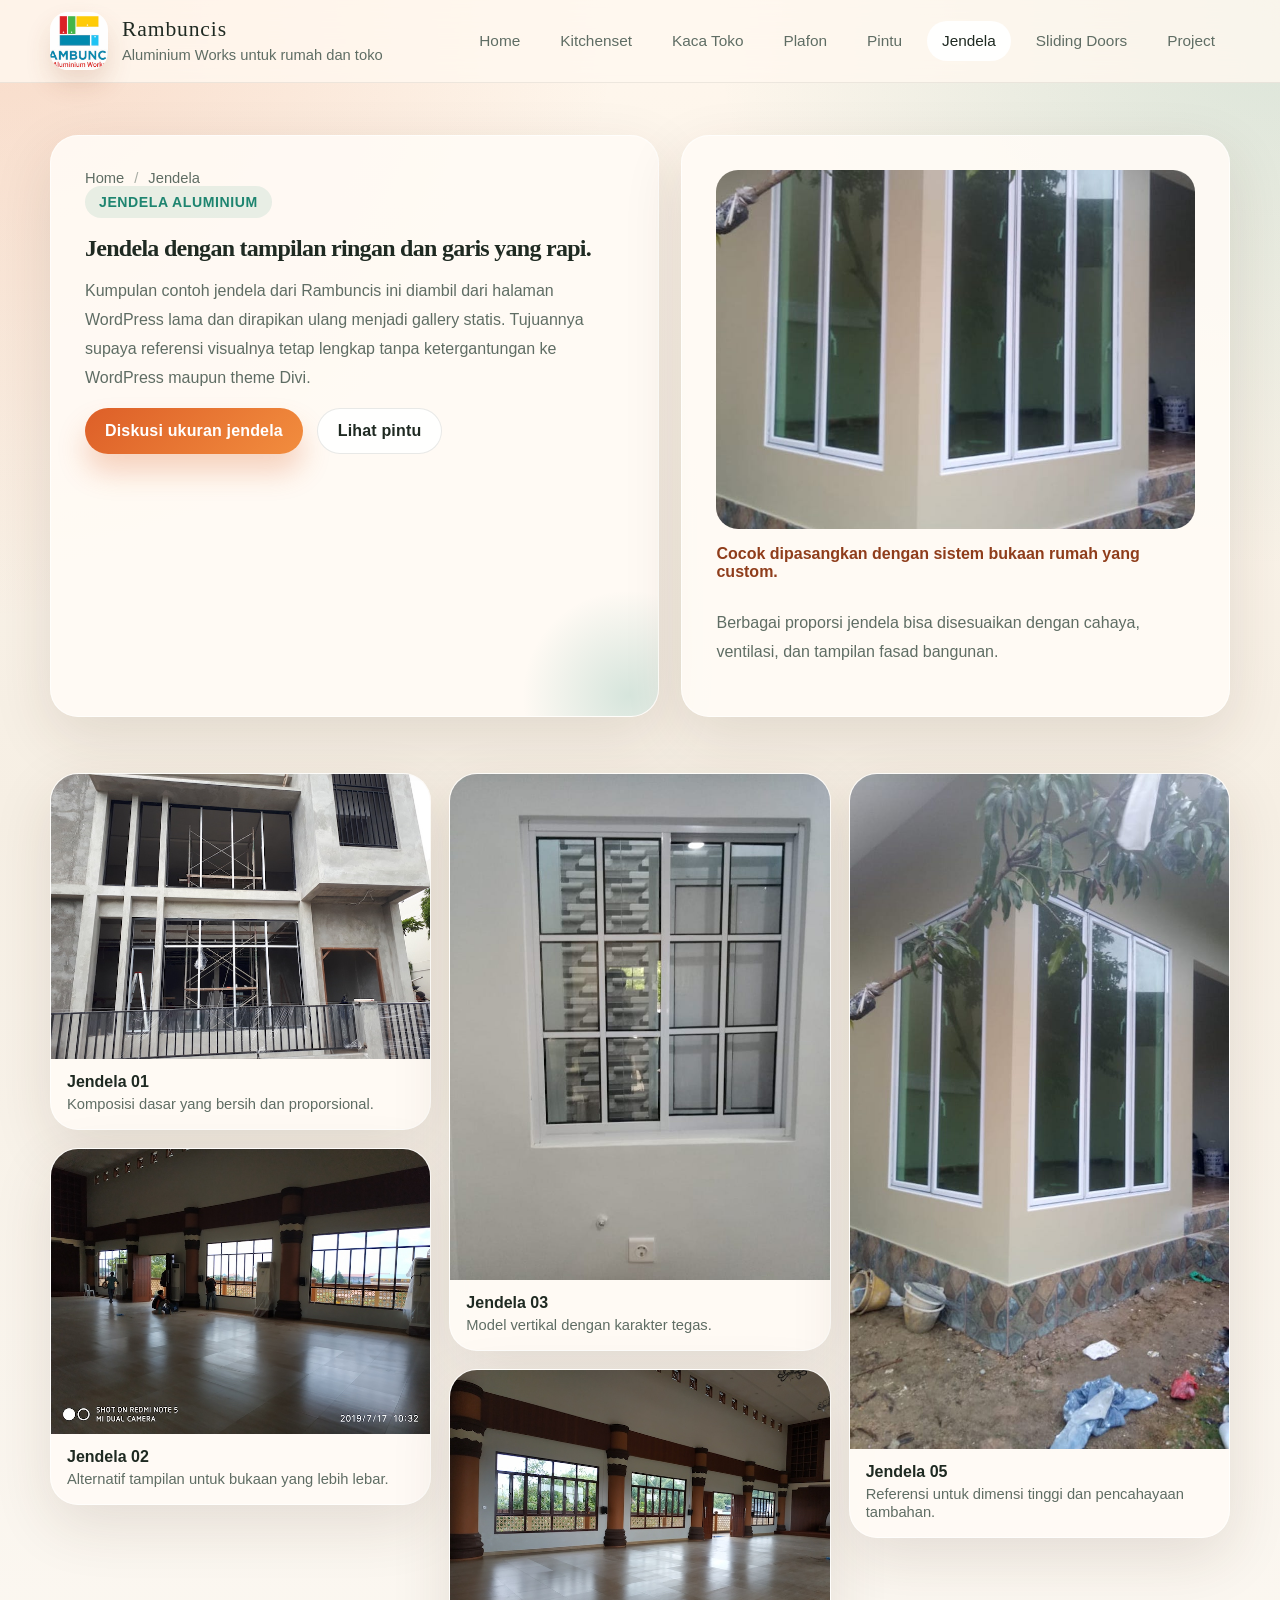
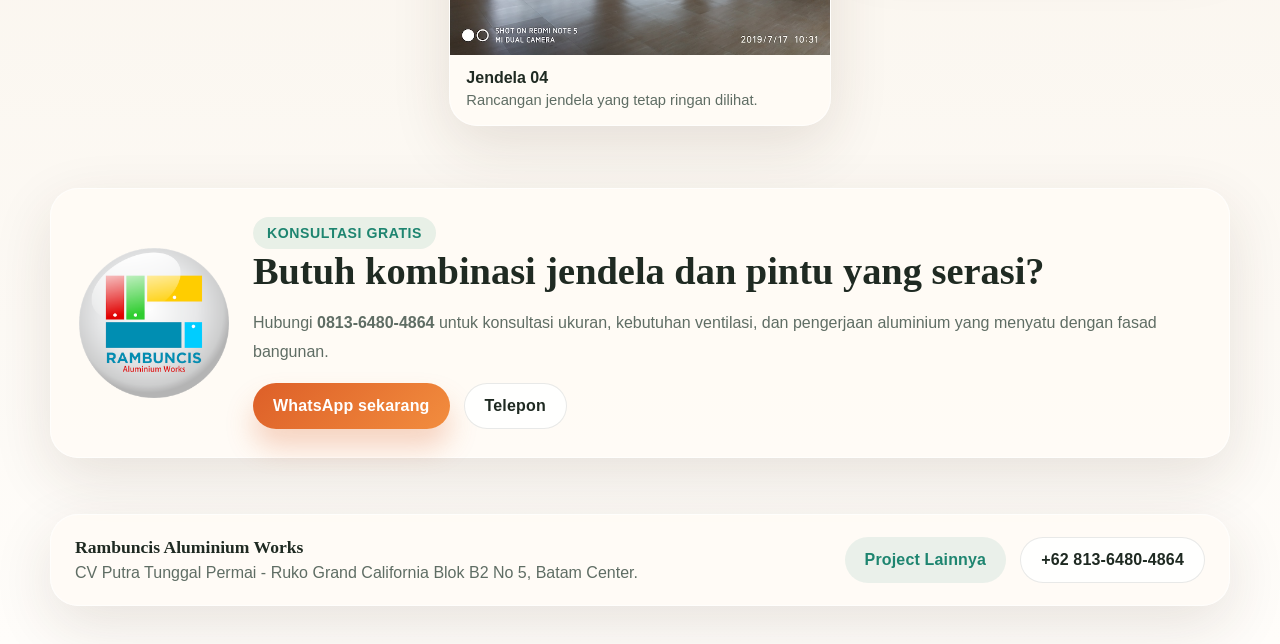
==== jendela/index.html @ 45b3ccb1 "migrate rambuncis wordpress site to static pages" ====
<!DOCTYPE html>
<html lang="id">
  <head>
    <meta charset="UTF-8" />
    <meta name="viewport" content="width=device-width, initial-scale=1.0" />
    <title>Jendela | Rambuncis</title>
    <meta name="description" content="Galeri jendela aluminium Rambuncis dengan contoh model untuk rumah dan bangunan lain." />
    <link rel="stylesheet" href="/assets/styles.css" />
  </head>
  <body>
    <header class="site-header">
      <div class="shell site-header__row">
        <a class="brand" href="/">
          <img class="brand__mark" src="/assets/images/LOGO-RAMBUNCIS-bg-putih-300.jpg" alt="Logo Rambuncis" />
          <span><span class="brand__name">Rambuncis</span><span class="brand__tag">Aluminium Works untuk rumah dan toko</span></span>
        </a>
        <button class="nav-toggle" type="button" aria-label="Buka menu" aria-expanded="false" data-nav-toggle>☰</button>
        <nav class="site-nav" data-nav>
          <a href="/">Home</a>
          <a href="/kitchenset-lemari/">Kitchenset</a>
          <a href="/kaca-toko/">Kaca Toko</a>
          <a href="/plafon/">Plafon</a>
          <a href="/pintu/">Pintu</a>
          <a href="/jendela/" aria-current="page">Jendela</a>
          <a href="/sliding-doors/">Sliding Doors</a>
          <a href="/project-lainnya/">Project</a>
        </nav>
      </div>
    </header>

    <main>
      <section class="page-hero">
        <div class="shell page-hero__grid">
          <div class="page-hero__copy">
            <div class="breadcrumbs"><a href="/">Home</a><span>/</span><a href="/jendela/">Jendela</a></div>
            <span class="eyebrow">Jendela Aluminium</span>
            <h1>Jendela dengan tampilan ringan dan garis yang rapi.</h1>
            <p>
              Kumpulan contoh jendela dari Rambuncis ini diambil dari halaman WordPress lama dan
              dirapikan ulang menjadi gallery statis. Tujuannya supaya referensi visualnya tetap
              lengkap tanpa ketergantungan ke WordPress maupun theme Divi.
            </p>
            <div class="button-row"><a class="button button--primary" href="https://wa.me/6281364804864">Diskusi ukuran jendela</a><a class="button button--secondary" href="/pintu/">Lihat pintu</a></div>
          </div>
          <div class="page-hero__card">
            <img src="/assets/images/Jendela13.jpeg" alt="Jendela aluminium Rambuncis" />
            <div class="page-hero__badge">Cocok dipasangkan dengan sistem bukaan rumah yang custom.</div>
            <p class="mini-copy">Berbagai proporsi jendela bisa disesuaikan dengan cahaya, ventilasi, dan tampilan fasad bangunan.</p>
          </div>
        </div>
      </section>

      <section class="section">
        <div class="shell">
          <div class="gallery">
            <article class="gallery-card"><img src="/assets/images/Jendela1.jpg" alt="Jendela 1" /><div class="gallery-card__body"><strong>Jendela 01</strong><span>Komposisi dasar yang bersih dan proporsional.</span></div></article>
            <article class="gallery-card"><img src="/assets/images/Jendela3.jpg" alt="Jendela 2" /><div class="gallery-card__body"><strong>Jendela 02</strong><span>Alternatif tampilan untuk bukaan yang lebih lebar.</span></div></article>
            <article class="gallery-card"><img src="/assets/images/Jendela5.jpeg" alt="Jendela 3" /><div class="gallery-card__body"><strong>Jendela 03</strong><span>Model vertikal dengan karakter tegas.</span></div></article>
            <article class="gallery-card"><img src="/assets/images/Jendela2.jpg" alt="Jendela 4" /><div class="gallery-card__body"><strong>Jendela 04</strong><span>Rancangan jendela yang tetap ringan dilihat.</span></div></article>
            <article class="gallery-card"><img src="/assets/images/Jendela13.jpeg" alt="Jendela 5" /><div class="gallery-card__body"><strong>Jendela 05</strong><span>Referensi untuk dimensi tinggi dan pencahayaan tambahan.</span></div></article>
          </div>
        </div>
      </section>

      <section class="section">
        <div class="shell">
          <div class="contact-card">
            <img src="/assets/images/RAMBUNCISpic-500.png" alt="Kontak Rambuncis" />
            <div>
              <span class="eyebrow">Konsultasi Gratis</span>
              <h2>Butuh kombinasi jendela dan pintu yang serasi?</h2>
              <p class="section-copy">Hubungi <strong>0813-6480-4864</strong> untuk konsultasi ukuran, kebutuhan ventilasi, dan pengerjaan aluminium yang menyatu dengan fasad bangunan.</p>
              <div class="cta-group"><a class="button button--primary" href="https://wa.me/6281364804864">WhatsApp sekarang</a><a class="button button--secondary" href="tel:+6281364804864">Telepon</a></div>
            </div>
          </div>
        </div>
      </section>
    </main>

    <footer class="site-footer">
      <div class="shell footer-card">
        <div><strong>Rambuncis Aluminium Works</strong><p>CV Putra Tunggal Permai - Ruko Grand California Blok B2 No 5, Batam Center.</p></div>
        <div class="cta-group"><a class="button button--ghost" href="/project-lainnya/">Project Lainnya</a><a class="button button--secondary" href="https://wa.me/6281364804864">+62 813-6480-4864</a></div>
      </div>
    </footer>

    <script src="/assets/site.js"></script>
  </body>
</html>
---- assets/styles.css ----
:root {
  --bg: #f6efe4;
  --bg-soft: #fffaf2;
  --surface: rgba(255, 251, 245, 0.9);
  --surface-strong: #fffdf8;
  --text: #1f2a22;
  --muted: #5f6d64;
  --line: rgba(31, 42, 34, 0.1);
  --brand: #dd5f28;
  --brand-deep: #8f3d1b;
  --accent: #1e8570;
  --accent-soft: #e1f6f0;
  --shadow: 0 20px 60px rgba(64, 42, 23, 0.12);
  --radius-xl: 28px;
  --radius-lg: 22px;
  --radius-md: 16px;
  --max: 1180px;
}

* {
  box-sizing: border-box;
}

html {
  scroll-behavior: smooth;
}

body {
  margin: 0;
  font-family: "Avenir Next", "Segoe UI", sans-serif;
  color: var(--text);
  background:
    radial-gradient(circle at top left, rgba(221, 95, 40, 0.18), transparent 24%),
    radial-gradient(circle at top right, rgba(30, 133, 112, 0.16), transparent 22%),
    linear-gradient(180deg, #fff7ed 0%, var(--bg) 36%, #fffdfa 100%);
  min-height: 100vh;
}

img {
  max-width: 100%;
  display: block;
}

a {
  color: inherit;
  text-decoration: none;
}

.shell {
  width: min(var(--max), calc(100% - 32px));
  margin: 0 auto;
}

.site-header {
  position: sticky;
  top: 0;
  z-index: 30;
  backdrop-filter: blur(16px);
  background: rgba(255, 248, 239, 0.82);
  border-bottom: 1px solid rgba(31, 42, 34, 0.08);
}

.site-header__row {
  display: flex;
  align-items: center;
  justify-content: space-between;
  gap: 24px;
  min-height: 82px;
}

.brand {
  display: inline-flex;
  align-items: center;
  gap: 14px;
}

.brand__mark {
  width: 58px;
  height: 58px;
  border-radius: 18px;
  object-fit: cover;
  box-shadow: 0 14px 26px rgba(143, 61, 27, 0.16);
}

.brand__name {
  display: block;
  font-family: Georgia, "Times New Roman", serif;
  font-size: 1.35rem;
  line-height: 1;
  letter-spacing: 0.04em;
}

.brand__tag {
  display: block;
  margin-top: 6px;
  color: var(--muted);
  font-size: 0.92rem;
}

.nav-toggle {
  display: none;
  appearance: none;
  border: 0;
  background: #fff;
  color: var(--text);
  width: 48px;
  height: 48px;
  border-radius: 14px;
  box-shadow: var(--shadow);
  font-size: 1.4rem;
}

.site-nav {
  display: flex;
  align-items: center;
  gap: 10px;
  flex-wrap: wrap;
  justify-content: flex-end;
}

.site-nav a {
  color: var(--muted);
  padding: 11px 15px;
  border-radius: 999px;
  transition: 0.2s ease;
  font-size: 0.96rem;
}

.site-nav a[aria-current="page"],
.site-nav a:hover {
  color: var(--text);
  background: rgba(255, 255, 255, 0.9);
}

.button-row,
.cta-group {
  display: flex;
  flex-wrap: wrap;
  gap: 14px;
}

.button {
  display: inline-flex;
  align-items: center;
  justify-content: center;
  padding: 13px 20px;
  border-radius: 999px;
  font-weight: 700;
  letter-spacing: 0.01em;
  transition: transform 0.2s ease, box-shadow 0.2s ease;
}

.button:hover {
  transform: translateY(-2px);
}

.button--primary {
  color: #fff;
  background: linear-gradient(135deg, var(--brand), #f28d3e);
  box-shadow: 0 18px 28px rgba(221, 95, 40, 0.26);
}

.button--secondary {
  background: rgba(255, 255, 255, 0.9);
  border: 1px solid rgba(31, 42, 34, 0.1);
}

.button--ghost {
  background: rgba(30, 133, 112, 0.09);
  color: var(--accent);
}

.hero {
  padding: 56px 0 40px;
}

.hero__grid {
  display: grid;
  grid-template-columns: 1.15fr 0.85fr;
  gap: 26px;
  align-items: stretch;
}

.hero__copy,
.hero__panel,
.page-hero__copy,
.page-hero__card,
.feature-card,
.section-panel,
.gallery-card,
.contact-card,
.footer-card,
.stat-card {
  background: var(--surface);
  border: 1px solid rgba(255, 255, 255, 0.65);
  box-shadow: var(--shadow);
  border-radius: var(--radius-xl);
}

.hero__copy {
  padding: 42px;
  position: relative;
  overflow: hidden;
}

.hero__copy::after,
.page-hero__copy::after {
  content: "";
  position: absolute;
  inset: auto -80px -90px auto;
  width: 220px;
  height: 220px;
  background: radial-gradient(circle, rgba(30, 133, 112, 0.18), transparent 68%);
}

.eyebrow {
  display: inline-flex;
  align-items: center;
  gap: 10px;
  padding: 8px 14px;
  border-radius: 999px;
  background: rgba(30, 133, 112, 0.1);
  color: var(--accent);
  font-size: 0.88rem;
  font-weight: 700;
  letter-spacing: 0.04em;
  text-transform: uppercase;
}

.hero h1,
.page-hero h1,
.section-title {
  margin: 18px 0 16px;
  font-family: Georgia, "Times New Roman", serif;
  line-height: 1.05;
  letter-spacing: -0.03em;
}

.hero h1 {
  font-size: clamp(2.7rem, 6vw, 4.7rem);
  max-width: 11ch;
}

.hero p,
.page-hero p,
.section-copy,
.mini-copy {
  color: var(--muted);
  line-height: 1.8;
  font-size: 1rem;
}

.hero__meta {
  display: grid;
  grid-template-columns: repeat(3, minmax(0, 1fr));
  gap: 14px;
  margin-top: 28px;
}

.stat-card {
  padding: 18px;
}

.stat-card strong {
  display: block;
  font-size: 1.6rem;
  font-family: Georgia, "Times New Roman", serif;
}

.stat-card span {
  display: block;
  margin-top: 8px;
  color: var(--muted);
  font-size: 0.92rem;
}

.hero__panel {
  padding: 20px;
  display: grid;
  gap: 16px;
  background:
    linear-gradient(180deg, rgba(255, 255, 255, 0.92), rgba(255, 243, 231, 0.92)),
    var(--surface);
}

.showcase {
  position: relative;
  overflow: hidden;
  border-radius: 22px;
  min-height: 210px;
}

.showcase img {
  width: 100%;
  height: 100%;
  object-fit: cover;
}

.showcase__label {
  position: absolute;
  left: 16px;
  right: 16px;
  bottom: 16px;
  padding: 14px 16px;
  color: #fff;
  border-radius: 16px;
  background: linear-gradient(180deg, rgba(31, 42, 34, 0.05), rgba(31, 42, 34, 0.8));
  font-weight: 700;
}

.section {
  padding: 20px 0 42px;
}

.section-head {
  display: flex;
  align-items: end;
  justify-content: space-between;
  gap: 18px;
  margin-bottom: 20px;
}

.section-title {
  font-size: clamp(2rem, 4vw, 3rem);
}

.card-grid {
  display: grid;
  grid-template-columns: repeat(3, minmax(0, 1fr));
  gap: 18px;
}

.feature-card {
  padding: 18px;
  overflow: hidden;
}

.feature-card img {
  width: 100%;
  aspect-ratio: 4 / 3;
  object-fit: cover;
  border-radius: 18px;
}

.feature-card h3 {
  margin: 16px 0 8px;
  font-family: Georgia, "Times New Roman", serif;
  font-size: 1.45rem;
}

.feature-card p {
  margin: 0 0 16px;
  color: var(--muted);
  line-height: 1.75;
}

.feature-card__meta {
  display: flex;
  align-items: center;
  justify-content: space-between;
  gap: 14px;
  color: var(--brand-deep);
  font-weight: 700;
}

.split {
  display: grid;
  grid-template-columns: 0.86fr 1.14fr;
  gap: 20px;
}

.section-panel {
  padding: 28px;
}

.list {
  display: grid;
  gap: 12px;
  margin: 22px 0 0;
}

.list div {
  padding: 14px 16px;
  border-radius: 16px;
  background: rgba(255, 255, 255, 0.76);
  border: 1px solid var(--line);
}

.list strong {
  display: block;
  margin-bottom: 4px;
}

.gallery-preview {
  display: grid;
  grid-template-columns: repeat(2, minmax(0, 1fr));
  gap: 16px;
}

.gallery-preview img {
  width: 100%;
  aspect-ratio: 1 / 1;
  object-fit: cover;
  border-radius: 22px;
}

.page-hero {
  padding: 52px 0 28px;
}

.page-hero__grid {
  display: grid;
  grid-template-columns: 1fr 0.9fr;
  gap: 22px;
}

.page-hero__copy,
.page-hero__card {
  padding: 34px;
  position: relative;
  overflow: hidden;
}

.page-hero__card img {
  width: 100%;
  aspect-ratio: 4 / 3;
  object-fit: cover;
  border-radius: 22px;
  margin-bottom: 16px;
}

.page-hero__badge {
  display: inline-flex;
  gap: 8px;
  align-items: center;
  margin-bottom: 12px;
  color: var(--brand-deep);
  font-weight: 700;
}

.breadcrumbs {
  display: flex;
  gap: 10px;
  flex-wrap: wrap;
  color: var(--muted);
  font-size: 0.92rem;
}

.breadcrumbs span {
  color: rgba(95, 109, 100, 0.55);
}

.gallery {
  columns: 3 280px;
  column-gap: 18px;
  margin-top: 8px;
}

.gallery-card {
  break-inside: avoid;
  margin: 0 0 18px;
  overflow: hidden;
}

.gallery-card img {
  width: 100%;
  height: auto;
}

.gallery-card__body {
  padding: 14px 16px 16px;
}

.gallery-card__body strong {
  display: block;
  margin-bottom: 4px;
}

.gallery-card__body span {
  color: var(--muted);
  font-size: 0.92rem;
}

.contact-card {
  padding: 28px;
  display: grid;
  grid-template-columns: 150px 1fr;
  gap: 24px;
  align-items: center;
}

.contact-card img {
  width: 100%;
  border-radius: 22px;
}

.contact-card h2 {
  margin: 0 0 10px;
  font-family: Georgia, "Times New Roman", serif;
  font-size: clamp(2rem, 3vw, 2.6rem);
}

.site-footer {
  padding: 14px 0 38px;
}

.footer-card {
  padding: 22px 24px;
  display: flex;
  align-items: center;
  justify-content: space-between;
  gap: 18px;
}

.footer-card p {
  margin: 0;
  color: var(--muted);
}

.footer-card strong {
  display: block;
  margin-bottom: 6px;
  font-family: Georgia, "Times New Roman", serif;
  font-size: 1.1rem;
}

.redirect-note {
  min-height: 100vh;
  display: grid;
  place-items: center;
  padding: 24px;
}

.redirect-note__card {
  width: min(620px, 100%);
  text-align: center;
  padding: 34px;
  background: var(--surface);
  border-radius: var(--radius-xl);
  box-shadow: var(--shadow);
}

@media (max-width: 1024px) {
  .hero__grid,
  .page-hero__grid,
  .split {
    grid-template-columns: 1fr;
  }

  .card-grid {
    grid-template-columns: repeat(2, minmax(0, 1fr));
  }
}

@media (max-width: 760px) {
  .site-header__row {
    min-height: 74px;
  }

  .nav-toggle {
    display: inline-flex;
    align-items: center;
    justify-content: center;
  }

  .site-nav {
    display: none;
    width: 100%;
    padding-bottom: 16px;
  }

  .site-nav.is-open {
    display: flex;
  }

  .site-header__row {
    flex-wrap: wrap;
    padding: 10px 0;
  }

  .site-nav a {
    width: 100%;
    text-align: left;
  }

  .hero__copy,
  .page-hero__copy,
  .page-hero__card,
  .section-panel,
  .contact-card,
  .footer-card {
    padding: 24px;
  }

  .hero__meta,
  .card-grid {
    grid-template-columns: 1fr;
  }

  .gallery-preview {
    grid-template-columns: 1fr;
  }

  .contact-card {
    grid-template-columns: 1fr;
  }

  .footer-card {
    flex-direction: column;
    align-items: flex-start;
  }
}
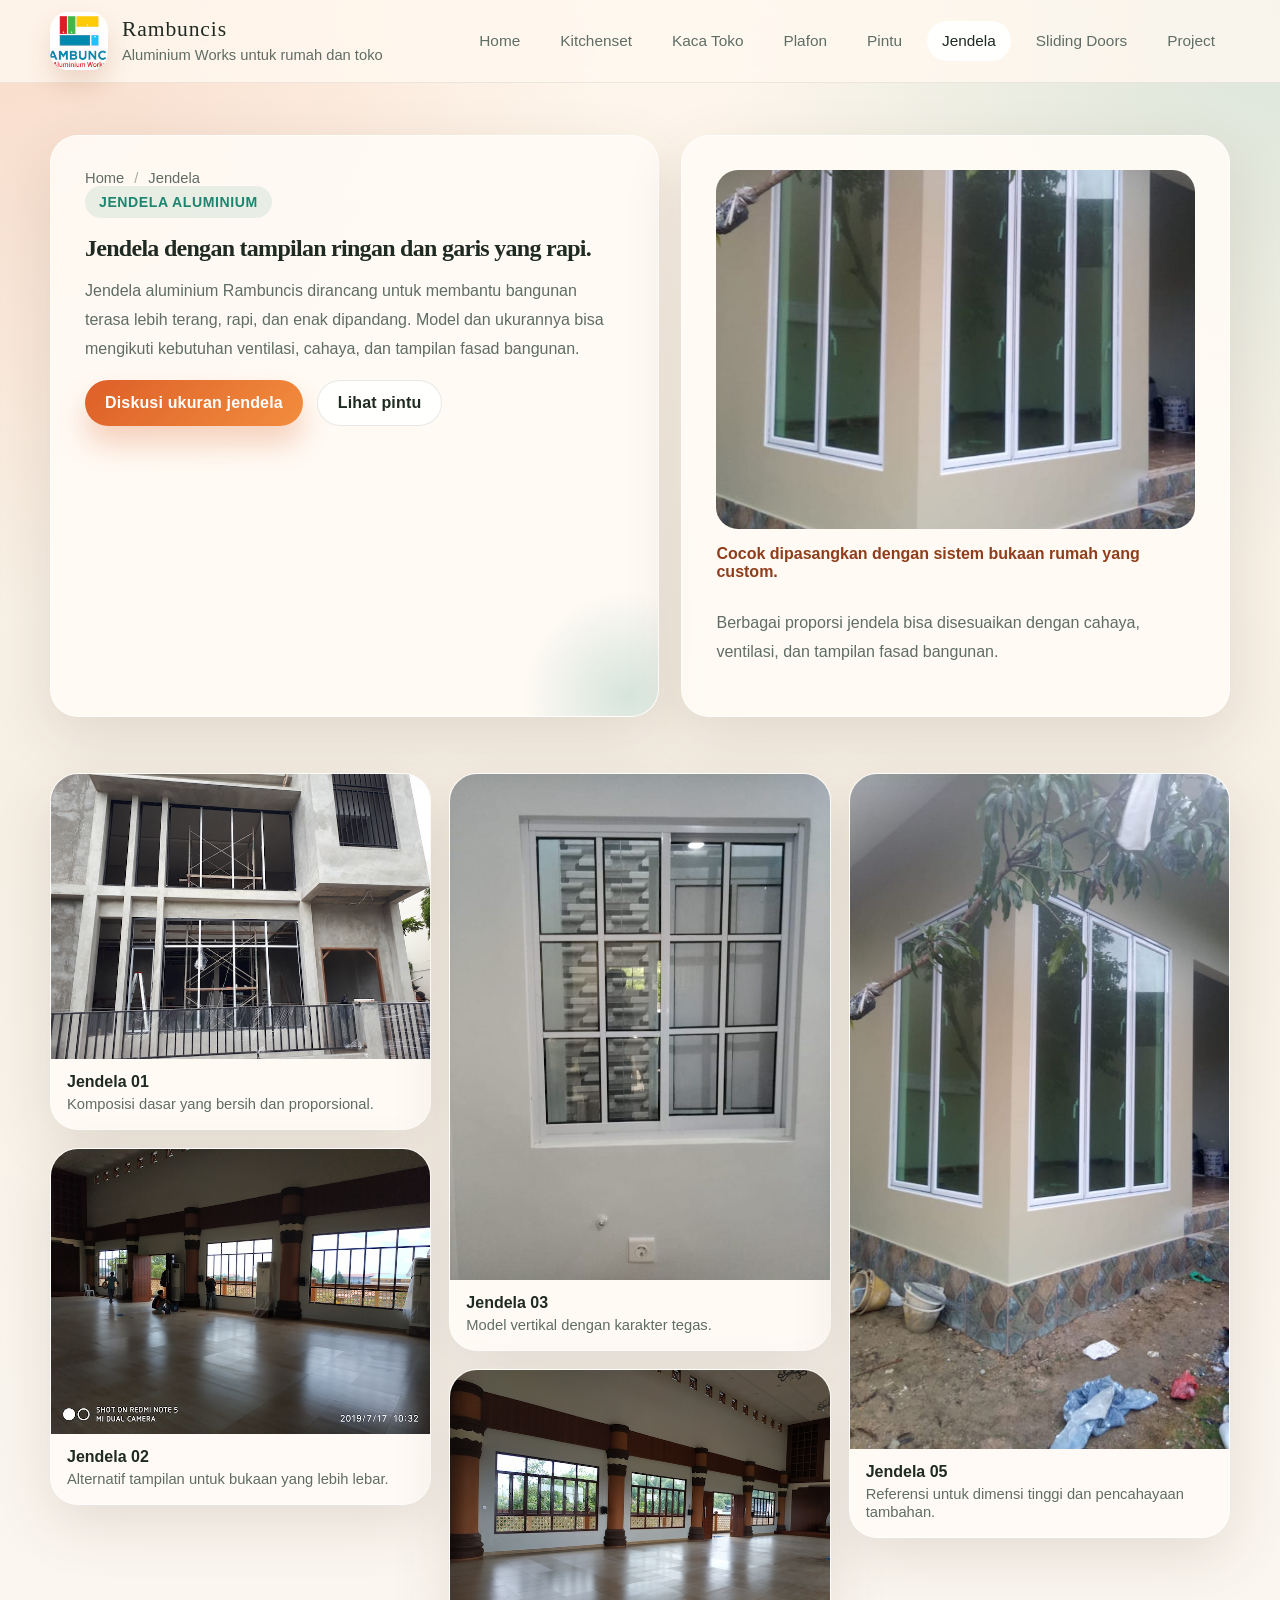
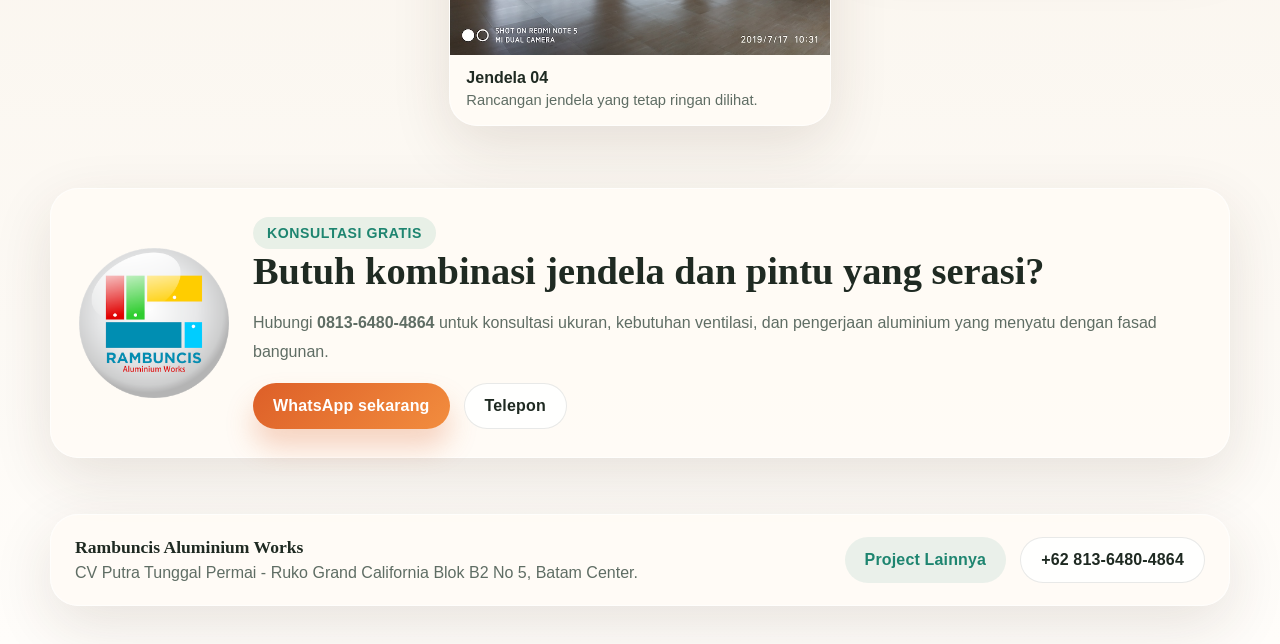
==== commit 1bd18b9e: "remove migration copy from site content" ====
--- a/jendela/index.html
+++ b/jendela/index.html
@@ -5,25 +5,25 @@
     <meta name="viewport" content="width=device-width, initial-scale=1.0" />
     <title>Jendela | Rambuncis</title>
     <meta name="description" content="Galeri jendela aluminium Rambuncis dengan contoh model untuk rumah dan bangunan lain." />
-    <link rel="stylesheet" href="/assets/styles.css" />
+    <link rel="stylesheet" href="../assets/styles.css" />
   </head>
   <body>
     <header class="site-header">
       <div class="shell site-header__row">
-        <a class="brand" href="/">
-          <img class="brand__mark" src="/assets/images/LOGO-RAMBUNCIS-bg-putih-300.jpg" alt="Logo Rambuncis" />
+        <a class="brand" href="../">
+          <img class="brand__mark" src="../assets/images/LOGO-RAMBUNCIS-bg-putih-300.jpg" alt="Logo Rambuncis" />
           <span><span class="brand__name">Rambuncis</span><span class="brand__tag">Aluminium Works untuk rumah dan toko</span></span>
         </a>
         <button class="nav-toggle" type="button" aria-label="Buka menu" aria-expanded="false" data-nav-toggle>☰</button>
         <nav class="site-nav" data-nav>
-          <a href="/">Home</a>
-          <a href="/kitchenset-lemari/">Kitchenset</a>
-          <a href="/kaca-toko/">Kaca Toko</a>
-          <a href="/plafon/">Plafon</a>
-          <a href="/pintu/">Pintu</a>
-          <a href="/jendela/" aria-current="page">Jendela</a>
-          <a href="/sliding-doors/">Sliding Doors</a>
-          <a href="/project-lainnya/">Project</a>
+          <a href="../">Home</a>
+          <a href="../kitchenset-lemari/">Kitchenset</a>
+          <a href="../kaca-toko/">Kaca Toko</a>
+          <a href="../plafon/">Plafon</a>
+          <a href="../pintu/">Pintu</a>
+          <a href="../jendela/" aria-current="page">Jendela</a>
+          <a href="../sliding-doors/">Sliding Doors</a>
+          <a href="../project-lainnya/">Project</a>
         </nav>
       </div>
     </header>
@@ -32,18 +32,18 @@
       <section class="page-hero">
         <div class="shell page-hero__grid">
           <div class="page-hero__copy">
-            <div class="breadcrumbs"><a href="/">Home</a><span>/</span><a href="/jendela/">Jendela</a></div>
+            <div class="breadcrumbs"><a href="../">Home</a><span>/</span><a href="../jendela/">Jendela</a></div>
             <span class="eyebrow">Jendela Aluminium</span>
             <h1>Jendela dengan tampilan ringan dan garis yang rapi.</h1>
             <p>
-              Kumpulan contoh jendela dari Rambuncis ini diambil dari halaman WordPress lama dan
-              dirapikan ulang menjadi gallery statis. Tujuannya supaya referensi visualnya tetap
-              lengkap tanpa ketergantungan ke WordPress maupun theme Divi.
+              Jendela aluminium Rambuncis dirancang untuk membantu bangunan terasa lebih terang,
+              rapi, dan enak dipandang. Model dan ukurannya bisa mengikuti kebutuhan ventilasi,
+              cahaya, dan tampilan fasad bangunan.
             </p>
-            <div class="button-row"><a class="button button--primary" href="https://wa.me/6281364804864">Diskusi ukuran jendela</a><a class="button button--secondary" href="/pintu/">Lihat pintu</a></div>
+            <div class="button-row"><a class="button button--primary" href="https://wa.me/6281364804864">Diskusi ukuran jendela</a><a class="button button--secondary" href="../pintu/">Lihat pintu</a></div>
           </div>
           <div class="page-hero__card">
-            <img src="/assets/images/Jendela13.jpeg" alt="Jendela aluminium Rambuncis" />
+            <img src="../assets/images/Jendela13.jpeg" alt="Jendela aluminium Rambuncis" />
             <div class="page-hero__badge">Cocok dipasangkan dengan sistem bukaan rumah yang custom.</div>
             <p class="mini-copy">Berbagai proporsi jendela bisa disesuaikan dengan cahaya, ventilasi, dan tampilan fasad bangunan.</p>
           </div>
@@ -53,11 +53,11 @@
       <section class="section">
         <div class="shell">
           <div class="gallery">
-            <article class="gallery-card"><img src="/assets/images/Jendela1.jpg" alt="Jendela 1" /><div class="gallery-card__body"><strong>Jendela 01</strong><span>Komposisi dasar yang bersih dan proporsional.</span></div></article>
-            <article class="gallery-card"><img src="/assets/images/Jendela3.jpg" alt="Jendela 2" /><div class="gallery-card__body"><strong>Jendela 02</strong><span>Alternatif tampilan untuk bukaan yang lebih lebar.</span></div></article>
-            <article class="gallery-card"><img src="/assets/images/Jendela5.jpeg" alt="Jendela 3" /><div class="gallery-card__body"><strong>Jendela 03</strong><span>Model vertikal dengan karakter tegas.</span></div></article>
-            <article class="gallery-card"><img src="/assets/images/Jendela2.jpg" alt="Jendela 4" /><div class="gallery-card__body"><strong>Jendela 04</strong><span>Rancangan jendela yang tetap ringan dilihat.</span></div></article>
-            <article class="gallery-card"><img src="/assets/images/Jendela13.jpeg" alt="Jendela 5" /><div class="gallery-card__body"><strong>Jendela 05</strong><span>Referensi untuk dimensi tinggi dan pencahayaan tambahan.</span></div></article>
+            <article class="gallery-card"><img src="../assets/images/Jendela1.jpg" alt="Jendela 1" /><div class="gallery-card__body"><strong>Jendela 01</strong><span>Komposisi dasar yang bersih dan proporsional.</span></div></article>
+            <article class="gallery-card"><img src="../assets/images/Jendela3.jpg" alt="Jendela 2" /><div class="gallery-card__body"><strong>Jendela 02</strong><span>Alternatif tampilan untuk bukaan yang lebih lebar.</span></div></article>
+            <article class="gallery-card"><img src="../assets/images/Jendela5.jpeg" alt="Jendela 3" /><div class="gallery-card__body"><strong>Jendela 03</strong><span>Model vertikal dengan karakter tegas.</span></div></article>
+            <article class="gallery-card"><img src="../assets/images/Jendela2.jpg" alt="Jendela 4" /><div class="gallery-card__body"><strong>Jendela 04</strong><span>Rancangan jendela yang tetap ringan dilihat.</span></div></article>
+            <article class="gallery-card"><img src="../assets/images/Jendela13.jpeg" alt="Jendela 5" /><div class="gallery-card__body"><strong>Jendela 05</strong><span>Referensi untuk dimensi tinggi dan pencahayaan tambahan.</span></div></article>
           </div>
         </div>
       </section>
@@ -65,7 +65,7 @@
       <section class="section">
         <div class="shell">
           <div class="contact-card">
-            <img src="/assets/images/RAMBUNCISpic-500.png" alt="Kontak Rambuncis" />
+            <img src="../assets/images/RAMBUNCISpic-500.png" alt="Kontak Rambuncis" />
             <div>
               <span class="eyebrow">Konsultasi Gratis</span>
               <h2>Butuh kombinasi jendela dan pintu yang serasi?</h2>
@@ -80,10 +80,10 @@
     <footer class="site-footer">
       <div class="shell footer-card">
         <div><strong>Rambuncis Aluminium Works</strong><p>CV Putra Tunggal Permai - Ruko Grand California Blok B2 No 5, Batam Center.</p></div>
-        <div class="cta-group"><a class="button button--ghost" href="/project-lainnya/">Project Lainnya</a><a class="button button--secondary" href="https://wa.me/6281364804864">+62 813-6480-4864</a></div>
+        <div class="cta-group"><a class="button button--ghost" href="../project-lainnya/">Project Lainnya</a><a class="button button--secondary" href="https://wa.me/6281364804864">+62 813-6480-4864</a></div>
       </div>
     </footer>
 
-    <script src="/assets/site.js"></script>
+    <script src="../assets/site.js"></script>
   </body>
 </html>
